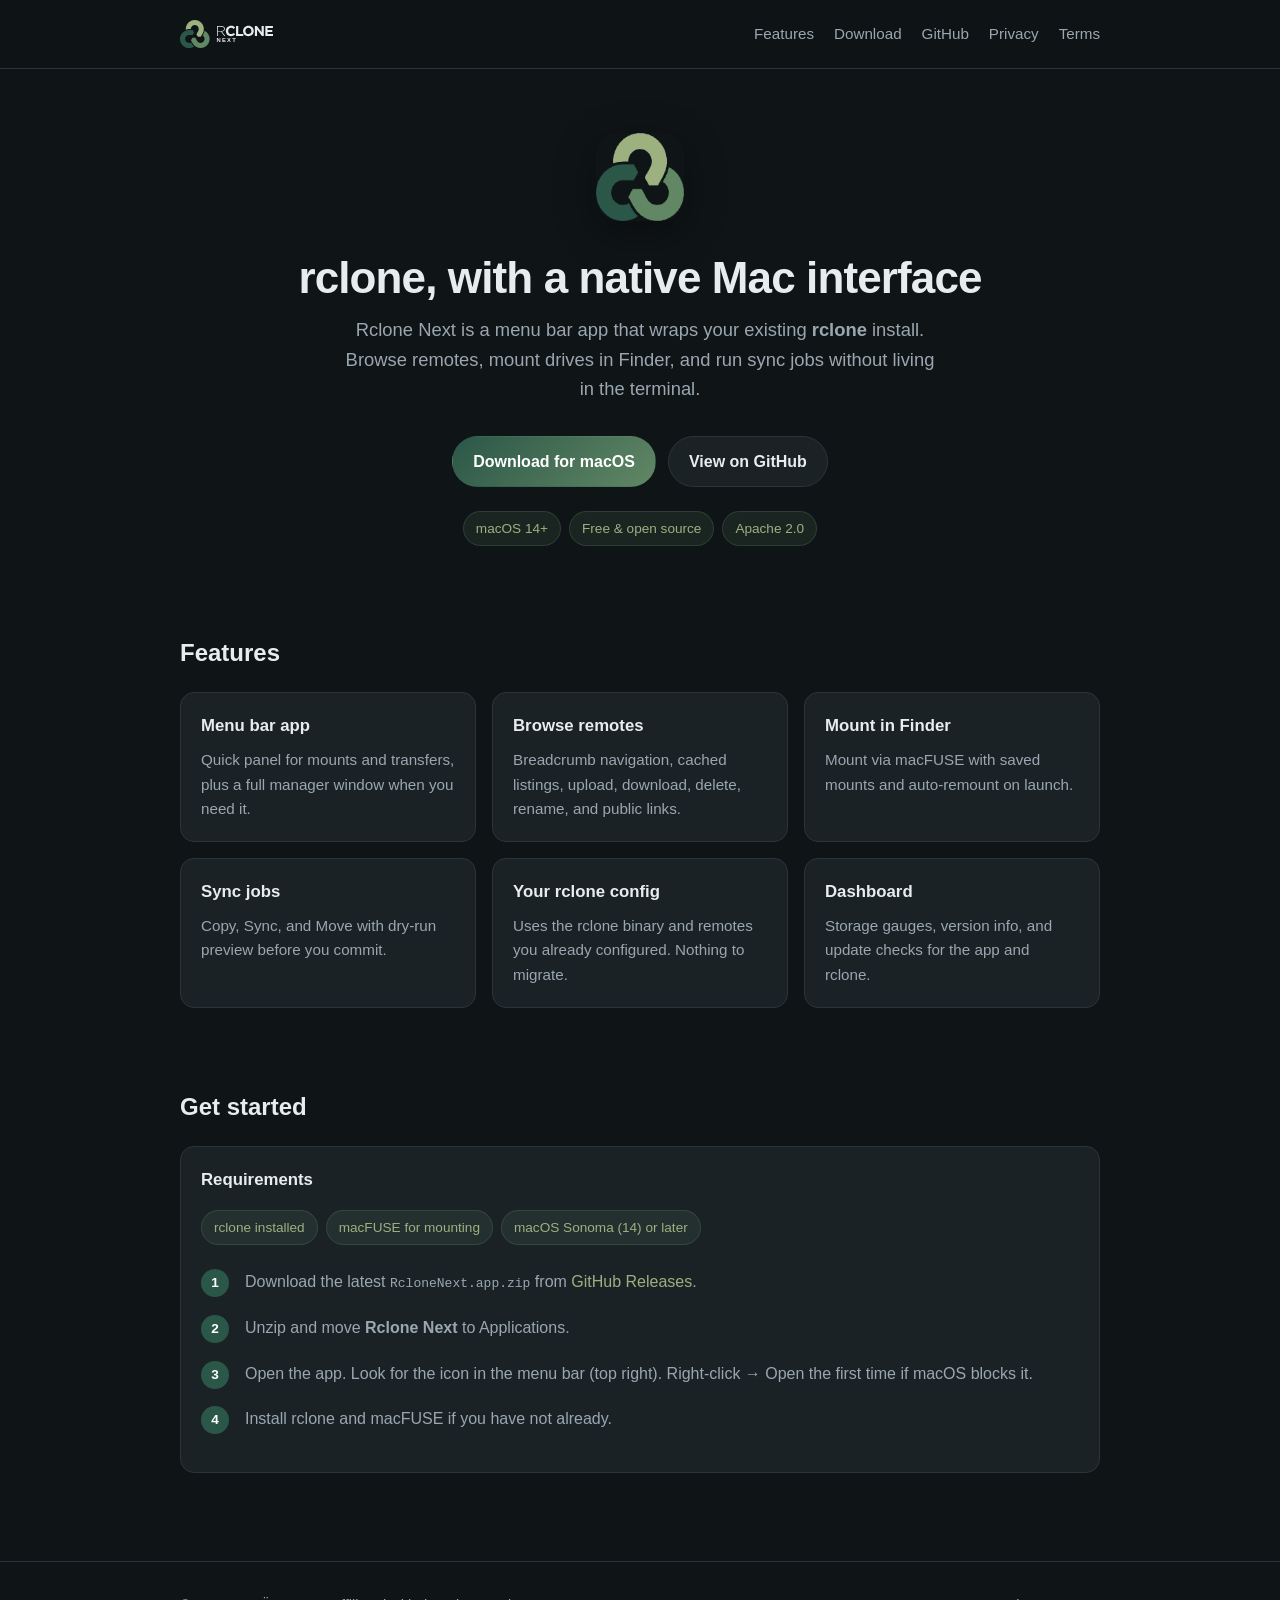
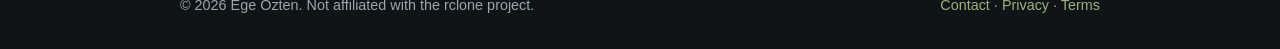
==== docs/index.html @ 94afc490 "Add GitHub Pages site with privacy and terms." ====
<!DOCTYPE html>
<html lang="en">
<head>
  <meta charset="utf-8">
  <meta name="viewport" content="width=device-width, initial-scale=1">
  <title>Rclone Next — native macOS manager for rclone</title>
  <meta name="description" content="A free, open-source menu bar app for managing rclone on macOS. Browse remotes, mount drives, sync files.">
  <link rel="icon" href="assets/icon.png" type="image/png">
  <link rel="stylesheet" href="style.css">
</head>
<body>
  <header class="site-header">
    <div class="wrap">
      <a class="logo" href="index.html" aria-label="Rclone Next home">
        <img src="assets/wordmark.svg" alt="Rclone Next" width="200" height="60">
      </a>
      <nav class="nav" aria-label="Main">
        <a href="#features">Features</a>
        <a href="#download">Download</a>
        <a href="https://github.com/m3rcha/rclone-next">GitHub</a>
        <a href="privacy.html">Privacy</a>
        <a href="terms.html">Terms</a>
      </nav>
    </div>
  </header>

  <main>
    <section class="hero">
      <div class="wrap">
        <img class="hero-icon" src="assets/icon.png" alt="" width="88" height="88">
        <h1>rclone, with a native Mac interface</h1>
        <p class="lead">
          Rclone Next is a menu bar app that wraps your existing <strong>rclone</strong> install.
          Browse remotes, mount drives in Finder, and run sync jobs without living in the terminal.
        </p>
        <div class="cta-row">
          <a class="btn btn-primary" href="https://github.com/m3rcha/rclone-next/releases/latest">Download for macOS</a>
          <a class="btn btn-secondary" href="https://github.com/m3rcha/rclone-next">View on GitHub</a>
        </div>
        <div class="requirements" style="justify-content: center; margin-top: 1.5rem;">
          <span class="tag">macOS 14+</span>
          <span class="tag">Free &amp; open source</span>
          <span class="tag">Apache 2.0</span>
        </div>
      </div>
    </section>

    <section class="section" id="features">
      <div class="wrap">
        <h2>Features</h2>
        <div class="grid">
          <article class="card">
            <h3>Menu bar app</h3>
            <p>Quick panel for mounts and transfers, plus a full manager window when you need it.</p>
          </article>
          <article class="card">
            <h3>Browse remotes</h3>
            <p>Breadcrumb navigation, cached listings, upload, download, delete, rename, and public links.</p>
          </article>
          <article class="card">
            <h3>Mount in Finder</h3>
            <p>Mount via macFUSE with saved mounts and auto-remount on launch.</p>
          </article>
          <article class="card">
            <h3>Sync jobs</h3>
            <p>Copy, Sync, and Move with dry-run preview before you commit.</p>
          </article>
          <article class="card">
            <h3>Your rclone config</h3>
            <p>Uses the rclone binary and remotes you already configured. Nothing to migrate.</p>
          </article>
          <article class="card">
            <h3>Dashboard</h3>
            <p>Storage gauges, version info, and update checks for the app and rclone.</p>
          </article>
        </div>
      </div>
    </section>

    <section class="section" id="download">
      <div class="wrap">
        <h2>Get started</h2>
        <div class="card">
          <h3>Requirements</h3>
          <div class="requirements">
            <span class="tag"><a href="https://rclone.org/install/">rclone</a> installed</span>
            <span class="tag"><a href="https://macfuse.io/">macFUSE</a> for mounting</span>
            <span class="tag">macOS Sonoma (14) or later</span>
          </div>
          <ol class="steps" style="margin-top: 1.5rem;">
            <li>Download the latest <code>RcloneNext.app.zip</code> from <a href="https://github.com/m3rcha/rclone-next/releases/latest">GitHub Releases</a>.</li>
            <li>Unzip and move <strong>Rclone Next</strong> to Applications.</li>
            <li>Open the app. Look for the icon in the menu bar (top right). Right-click → Open the first time if macOS blocks it.</li>
            <li>Install rclone and macFUSE if you have not already.</li>
          </ol>
        </div>
      </div>
    </section>
  </main>

  <footer class="site-footer">
    <div class="wrap">
      <span>© 2026 Ege Özten. Not affiliated with the rclone project.</span>
      <span>
        <a href="https://github.com/m3rcha/rclone-next/issues">Contact</a> ·
        <a href="privacy.html">Privacy</a> ·
        <a href="terms.html">Terms</a>
      </span>
    </div>
  </footer>
</body>
</html>
---- docs/style.css ----
:root {
  --bg: #0f1416;
  --surface: #1a2226;
  --border: #2a353b;
  --text: #e8ecef;
  --muted: #9aa7b0;
  --accent: #618764;
  --accent-light: #9cb080;
  --accent-dark: #2b5748;
  --ink: #273338;
  --radius: 14px;
  --max: 920px;
}

* { box-sizing: border-box; }

html { scroll-behavior: smooth; }

body {
  margin: 0;
  font-family: -apple-system, BlinkMacSystemFont, "Segoe UI", Helvetica, Arial, sans-serif;
  background: var(--bg);
  color: var(--text);
  line-height: 1.6;
}

a { color: var(--accent-light); text-decoration: none; }
a:hover { text-decoration: underline; }

.wrap {
  width: min(var(--max), calc(100% - 2rem));
  margin: 0 auto;
}

.site-header {
  padding: 1.25rem 0;
  border-bottom: 1px solid var(--border);
  background: rgba(15, 20, 22, 0.9);
  backdrop-filter: blur(12px);
  position: sticky;
  top: 0;
  z-index: 10;
}

.site-header .wrap {
  display: flex;
  align-items: center;
  justify-content: space-between;
  gap: 1rem;
}

.logo img { height: 28px; width: auto; display: block; }

.nav { display: flex; gap: 1.25rem; flex-wrap: wrap; font-size: 0.95rem; }
.nav a { color: var(--muted); }
.nav a:hover { color: var(--text); text-decoration: none; }

.hero {
  padding: 4rem 0 3rem;
  text-align: center;
}

.hero-icon {
  width: 88px;
  height: 88px;
  border-radius: 22px;
  margin: 0 auto 1.5rem;
  box-shadow: 0 12px 40px rgba(0, 0, 0, 0.35);
}

.hero h1 {
  font-size: clamp(2rem, 5vw, 2.75rem);
  line-height: 1.15;
  margin: 0 0 0.75rem;
  letter-spacing: -0.02em;
}

.hero p.lead {
  font-size: 1.15rem;
  color: var(--muted);
  max-width: 38rem;
  margin: 0 auto 2rem;
}

.cta-row {
  display: flex;
  gap: 0.75rem;
  justify-content: center;
  flex-wrap: wrap;
}

.btn {
  display: inline-flex;
  align-items: center;
  gap: 0.45rem;
  padding: 0.75rem 1.25rem;
  border-radius: 999px;
  font-weight: 600;
  border: 1px solid transparent;
}

.btn-primary {
  background: linear-gradient(135deg, var(--accent-dark), var(--accent));
  color: white;
}
.btn-primary:hover { filter: brightness(1.08); text-decoration: none; }

.btn-secondary {
  background: var(--surface);
  border-color: var(--border);
  color: var(--text);
}
.btn-secondary:hover { border-color: var(--accent); text-decoration: none; }

.section { padding: 2.5rem 0; }

.section h2 {
  font-size: 1.5rem;
  margin: 0 0 1.25rem;
}

.grid {
  display: grid;
  grid-template-columns: repeat(auto-fit, minmax(240px, 1fr));
  gap: 1rem;
}

.card {
  background: var(--surface);
  border: 1px solid var(--border);
  border-radius: var(--radius);
  padding: 1.25rem;
}

.card h3 {
  margin: 0 0 0.5rem;
  font-size: 1.05rem;
}

.card p { margin: 0; color: var(--muted); font-size: 0.95rem; }

.requirements {
  display: flex;
  flex-wrap: wrap;
  gap: 0.5rem;
  margin-top: 1rem;
}

.tag {
  font-size: 0.85rem;
  padding: 0.35rem 0.75rem;
  border-radius: 999px;
  background: rgba(97, 135, 100, 0.15);
  color: var(--accent-light);
  border: 1px solid rgba(97, 135, 100, 0.25);
}

.steps { counter-reset: step; list-style: none; padding: 0; margin: 0; }
.steps li {
  counter-increment: step;
  position: relative;
  padding: 0 0 1.25rem 2.75rem;
  color: var(--muted);
}
.steps li::before {
  content: counter(step);
  position: absolute;
  left: 0;
  top: 0;
  width: 1.75rem;
  height: 1.75rem;
  border-radius: 50%;
  background: var(--accent-dark);
  color: white;
  font-size: 0.85rem;
  font-weight: 700;
  display: grid;
  place-items: center;
}

.prose {
  background: var(--surface);
  border: 1px solid var(--border);
  border-radius: var(--radius);
  padding: 2rem;
}

.prose h1 { margin-top: 0; font-size: 1.75rem; }
.prose h2 { font-size: 1.15rem; margin-top: 2rem; }
.prose p, .prose li { color: var(--muted); }
.prose ul { padding-left: 1.25rem; }

.site-footer {
  margin-top: 3rem;
  padding: 2rem 0;
  border-top: 1px solid var(--border);
  color: var(--muted);
  font-size: 0.9rem;
}

.site-footer .wrap {
  display: flex;
  justify-content: space-between;
  gap: 1rem;
  flex-wrap: wrap;
}

@media (max-width: 640px) {
  .hero { padding-top: 2.5rem; }
  .prose { padding: 1.25rem; }
}
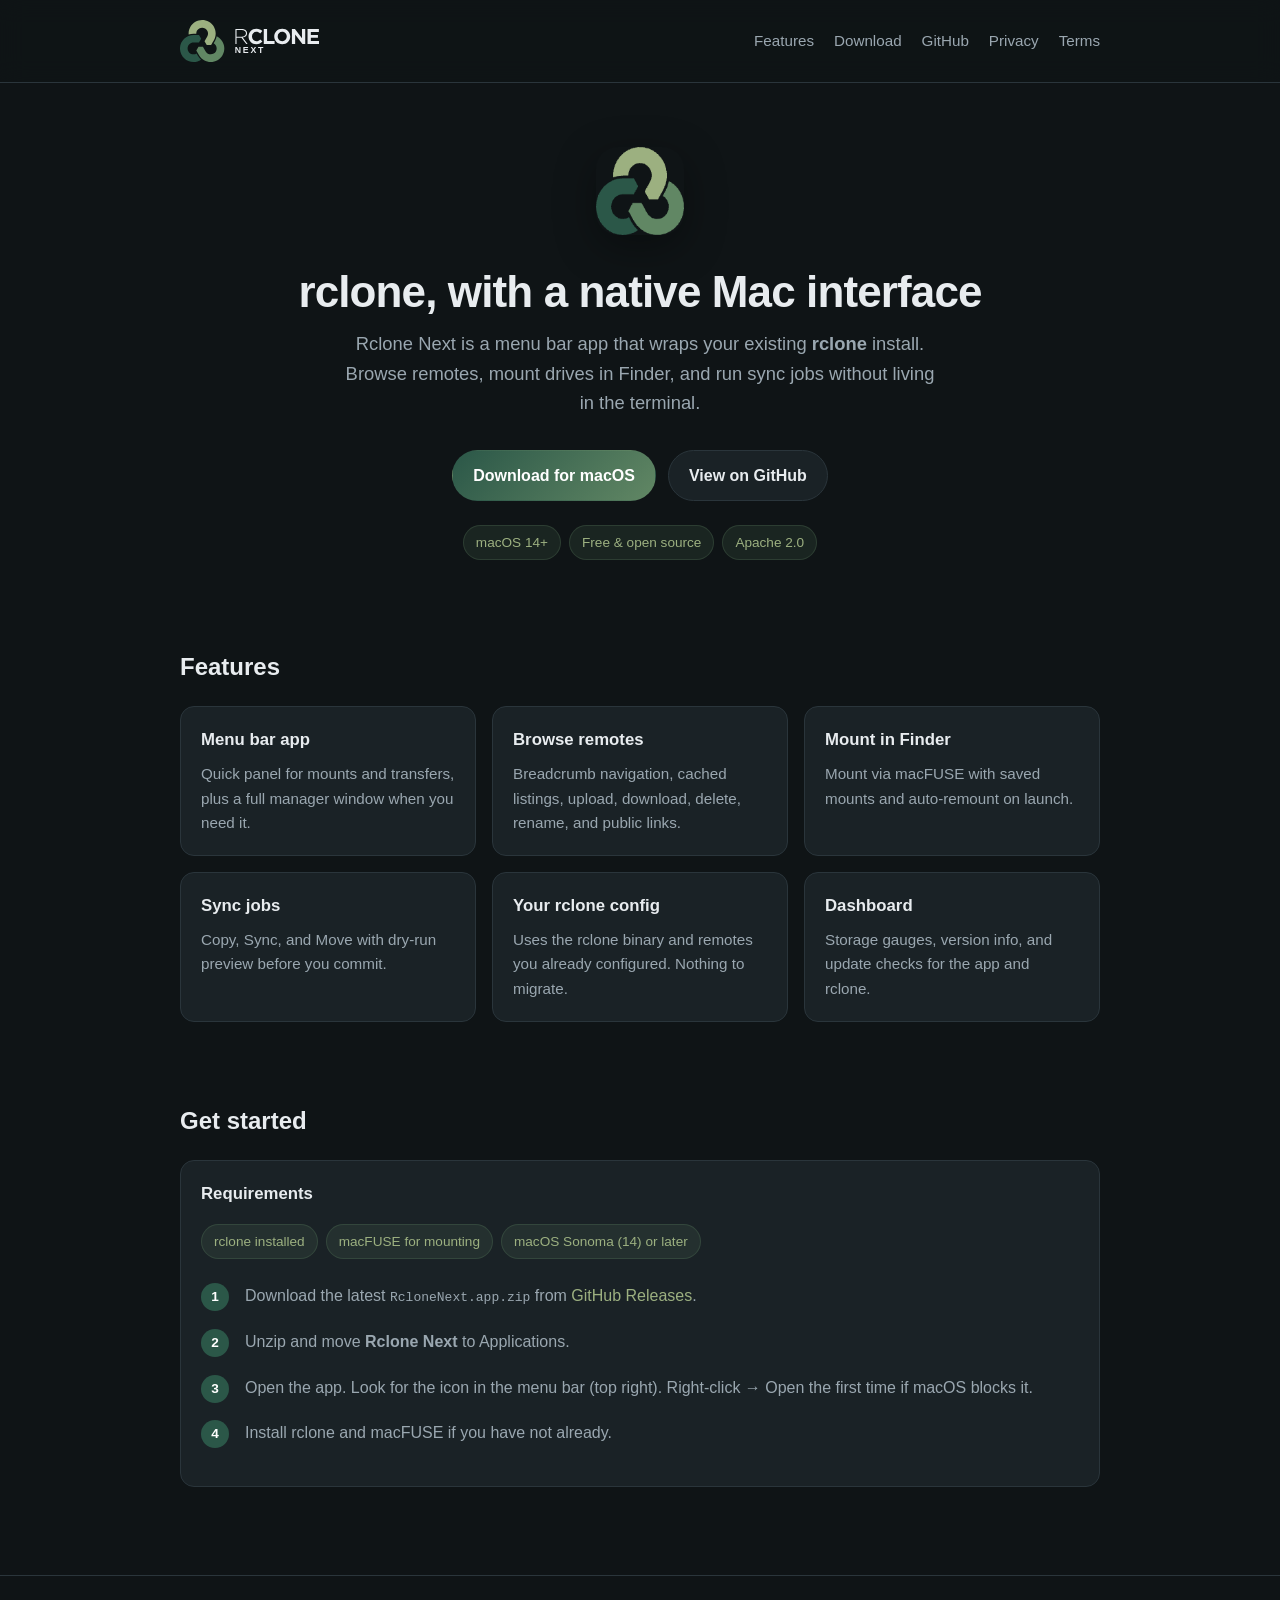
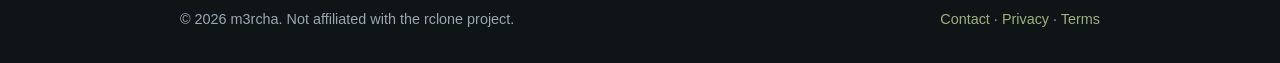
==== commit 6ccaf966: "Update site branding to m3rcha and enlarge navbar logo." ====
--- a/docs/index.html
+++ b/docs/index.html
@@ -12,7 +12,7 @@
   <header class="site-header">
     <div class="wrap">
       <a class="logo" href="index.html" aria-label="Rclone Next home">
-        <img src="assets/wordmark.svg" alt="Rclone Next" width="200" height="60">
+        <img src="assets/wordmark.svg" alt="Rclone Next">
       </a>
       <nav class="nav" aria-label="Main">
         <a href="#features">Features</a>
@@ -100,7 +100,7 @@
 
   <footer class="site-footer">
     <div class="wrap">
-      <span>© 2026 Ege Özten. Not affiliated with the rclone project.</span>
+      <span>© 2026 m3rcha. Not affiliated with the rclone project.</span>
       <span>
         <a href="https://github.com/m3rcha/rclone-next/issues">Contact</a> ·
         <a href="privacy.html">Privacy</a> ·
--- a/docs/style.css
+++ b/docs/style.css
@@ -49,7 +49,7 @@
   gap: 1rem;
 }
 
-.logo img { height: 28px; width: auto; display: block; }
+.logo img { height: 42px; width: auto; display: block; }
 
 .nav { display: flex; gap: 1.25rem; flex-wrap: wrap; font-size: 0.95rem; }
 .nav a { color: var(--muted); }
